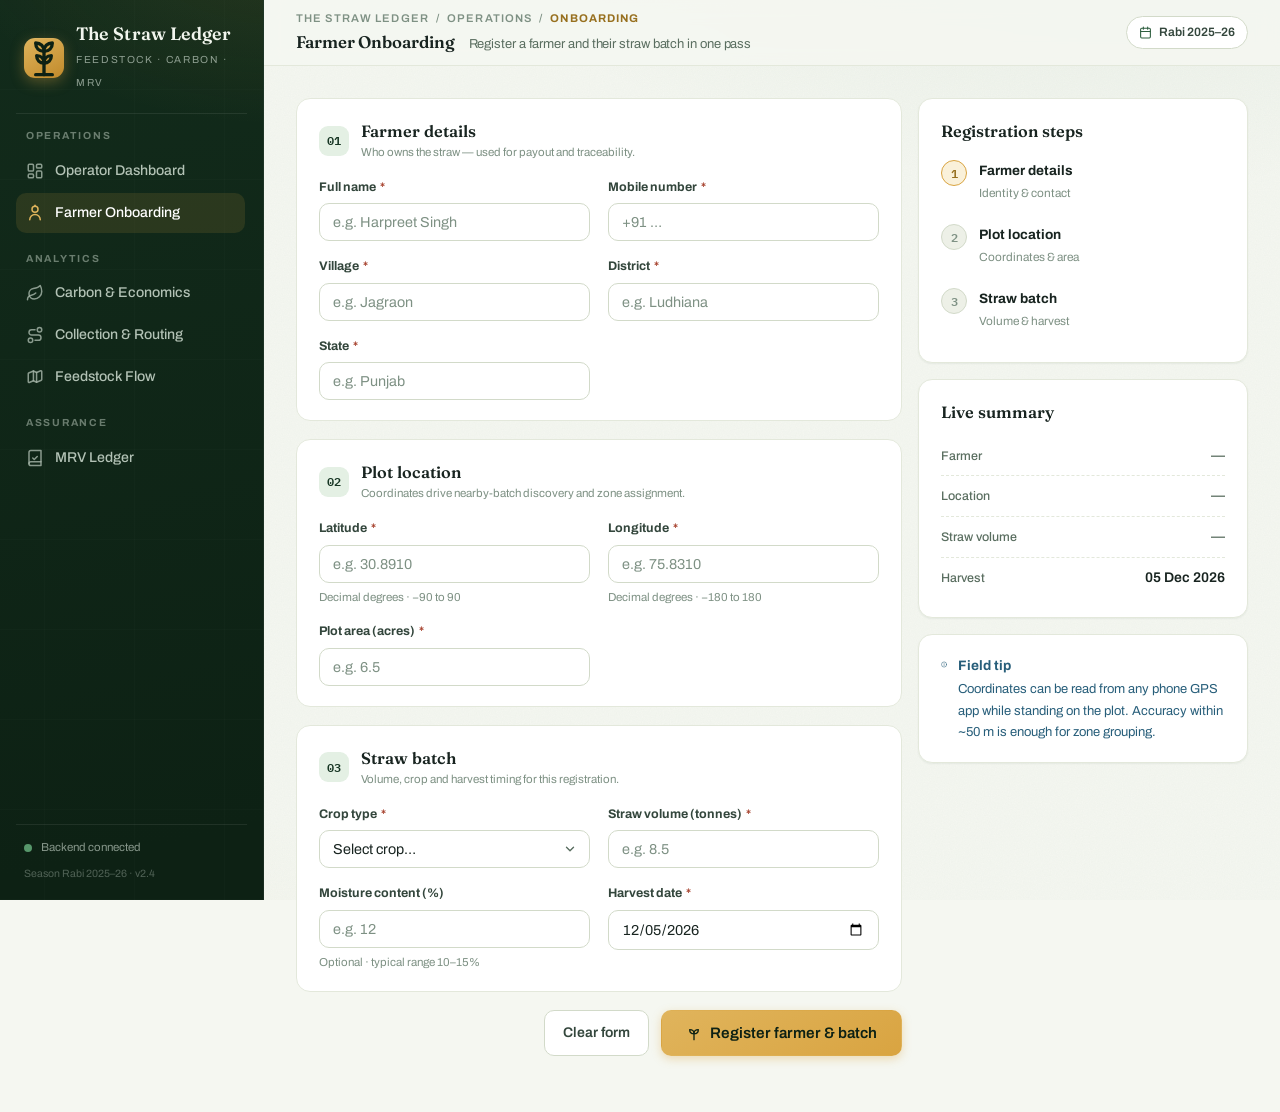
==== frontend/public/pages/farmer-onboarding.html @ a5a52bbc "fix frontend submodule and add deployment files" ====
<!doctype html>
<html lang="en">
<head>
  <meta charset="UTF-8" />
  <meta name="viewport" content="width=device-width, initial-scale=1.0" />
  <title>Farmer Onboarding · The Straw Ledger</title>
  <link rel="icon" href="data:image/svg+xml,%3Csvg xmlns='http://www.w3.org/2000/svg' viewBox='0 0 24 24'%3E%3Crect width='24' height='24' rx='6' fill='%23122b1b'/%3E%3Cpath d='M12 20V8M12 8c0-3 2-5 5-5 0 3-2 5-5 5Zm0 0C12 5 10 3 7 3c0 3 2 5 5 5Z' stroke='%23d9a441' stroke-width='2' fill='none' stroke-linecap='round'/%3E%3C/svg%3E" />
  <link rel="stylesheet" href="../css/variables.css" />
  <link rel="stylesheet" href="../css/global.css" />
  <link rel="stylesheet" href="../css/layout.css" />
  <link rel="stylesheet" href="../css/components.css" />
  <link rel="stylesheet" href="../css/pages.css" />
  <link rel="stylesheet" href="../css/responsive.css" />
</head>
<body data-page="onboarding" data-group="Operations" data-title="Farmer Onboarding" data-short="Onboarding"
      data-subtitle="Register a farmer and their straw batch in one pass">

  <div class="app-shell">
    <aside class="sidebar" id="sidebar"></aside>
    <div class="app-main">
      <header class="topbar" id="topbar"></header>

      <main class="content">
        <div class="grid onboard-grid">
          <!-- Form column -->
          <div id="formColumn">
            <form id="onboardForm" novalidate>
              <!-- 1 · Farmer details -->
              <section class="form-section reveal is-in">
                <div class="form-section__head">
                  <span class="form-section__num">01</span>
                  <div>
                    <div class="form-section__title">Farmer details</div>
                    <div class="form-section__sub">Who owns the straw — used for payout and traceability.</div>
                  </div>
                </div>
                <div class="form-grid">
                  <div class="form-group">
                    <label class="form-label" for="farmer_name">Full name <span class="req">*</span></label>
                    <input class="form-control" id="farmer_name" name="name" type="text" placeholder="e.g. Harpreet Singh" autocomplete="off" />
                    <span class="form-error" data-error="farmer_name"></span>
                  </div>
                  <div class="form-group">
                    <label class="form-label" for="farmer_phone">Mobile number <span class="req">*</span></label>
                    <input class="form-control" id="farmer_phone" name="phone" type="tel" placeholder="+91 …" autocomplete="off" />
                    <span class="form-error" data-error="farmer_phone"></span>
                  </div>
                  <div class="form-group">
                    <label class="form-label" for="village">Village <span class="req">*</span></label>
                    <input class="form-control" id="village" name="village" type="text" placeholder="e.g. Jagraon" autocomplete="off" />
                    <span class="form-error" data-error="village"></span>
                  </div>
                  <div class="form-group">
                    <label class="form-label" for="district">District <span class="req">*</span></label>
                    <input class="form-control" id="district" name="district" type="text" placeholder="e.g. Ludhiana" autocomplete="off" />
                    <span class="form-error" data-error="district"></span>
                  </div>
                  <div class="form-group">
                    <label class="form-label" for="state">State <span class="req">*</span></label>
                    <input class="form-control" id="state" name="state" type="text" placeholder="e.g. Punjab" autocomplete="off" />
                    <span class="form-error" data-error="state"></span>
                  </div>
                </div>
              </section>

              <!-- 2 · Plot location -->
              <section class="form-section reveal is-in">
                <div class="form-section__head">
                  <span class="form-section__num">02</span>
                  <div>
                    <div class="form-section__title">Plot location</div>
                    <div class="form-section__sub">Coordinates drive nearby-batch discovery and zone assignment.</div>
                  </div>
                </div>
                <div class="form-grid">
                  <div class="form-group">
                    <label class="form-label" for="latitude">Latitude <span class="req">*</span></label>
                    <input class="form-control" id="latitude" name="latitude" type="number" step="any" placeholder="e.g. 30.8910" inputmode="decimal" />
                    <span class="form-hint">Decimal degrees · −90 to 90</span>
                    <span class="form-error" data-error="latitude"></span>
                  </div>
                  <div class="form-group">
                    <label class="form-label" for="longitude">Longitude <span class="req">*</span></label>
                    <input class="form-control" id="longitude" name="longitude" type="number" step="any" placeholder="e.g. 75.8310" inputmode="decimal" />
                    <span class="form-hint">Decimal degrees · −180 to 180</span>
                    <span class="form-error" data-error="longitude"></span>
                  </div>
                  <div class="form-group">
                    <label class="form-label" for="plot_area_acres">Plot area (acres) <span class="req">*</span></label>
                    <input class="form-control" id="plot_area_acres" name="plot_area_acres" type="number" step="0.1" min="0.1" placeholder="e.g. 6.5" inputmode="decimal" />
                    <span class="form-error" data-error="plot_area_acres"></span>
                  </div>
                </div>
              </section>

              <!-- 3 · Straw batch -->
              <section class="form-section reveal is-in">
                <div class="form-section__head">
                  <span class="form-section__num">03</span>
                  <div>
                    <div class="form-section__title">Straw batch</div>
                    <div class="form-section__sub">Volume, crop and harvest timing for this registration.</div>
                  </div>
                </div>
                <div class="form-grid">
                  <div class="form-group">
                    <label class="form-label" for="crop_type">Crop type <span class="req">*</span></label>
                    <select class="form-control" id="crop_type" name="crop_type">
                      <option value="">Select crop…</option>
                      <option value="Rice (Paddy)">Rice (Paddy)</option>
                      <option value="Wheat">Wheat</option>
                      <option value="Maize">Maize</option>
                      <option value="Cotton">Cotton</option>
                      <option value="Sugarcane">Sugarcane</option>
                    </select>
                    <span class="form-error" data-error="crop_type"></span>
                  </div>
                  <div class="form-group">
                    <label class="form-label" for="straw_volume_t">Straw volume (tonnes) <span class="req">*</span></label>
                    <input class="form-control" id="straw_volume_t" name="straw_volume_t" type="number" step="0.1" min="0.1" placeholder="e.g. 8.5" inputmode="decimal" />
                    <span class="form-error" data-error="straw_volume_t"></span>
                  </div>
                  <div class="form-group">
                    <label class="form-label" for="moisture_pct">Moisture content (%)</label>
                    <input class="form-control" id="moisture_pct" name="moisture_pct" type="number" step="0.1" min="0" max="60" placeholder="e.g. 12" inputmode="decimal" />
                    <span class="form-hint">Optional · typical range 10–15%</span>
                    <span class="form-error" data-error="moisture_pct"></span>
                  </div>
                  <div class="form-group">
                    <label class="form-label" for="harvest_date">Harvest date <span class="req">*</span></label>
                    <input class="form-control" id="harvest_date" name="harvest_date" type="date" />
                    <span class="form-error" data-error="harvest_date"></span>
                  </div>
                </div>
              </section>

              <div id="formAlert"></div>
              <div style="display:flex;gap:12px;justify-content:flex-end;margin-top:6px">
                <button type="button" class="btn btn--ghost" id="resetBtn">Clear form</button>
                <button type="submit" class="btn btn--gold btn--lg" id="submitBtn">
                  <span id="submitIcon"></span> Register farmer &amp; batch
                </button>
              </div>
            </form>
          </div>

          <!-- Rail -->
          <aside class="onboard-rail">
            <section class="card card--pad">
              <div class="card__title" style="margin-bottom:6px">Registration steps</div>
              <div id="stepRail">
                <div class="step-rail__item is-active" data-step="1"><span class="step-rail__dot">1</span><div><b>Farmer details</b><span>Identity &amp; contact</span></div></div>
                <div class="step-rail__item" data-step="2"><span class="step-rail__dot">2</span><div><b>Plot location</b><span>Coordinates &amp; area</span></div></div>
                <div class="step-rail__item" data-step="3"><span class="step-rail__dot">3</span><div><b>Straw batch</b><span>Volume &amp; harvest</span></div></div>
              </div>
            </section>

            <section class="card card--pad">
              <div class="card__title" style="margin-bottom:10px">Live summary</div>
              <div class="dlist" id="liveSummary">
                <div class="dlist__row"><span class="dlist__k">Farmer</span><span class="dlist__v muted">—</span></div>
                <div class="dlist__row"><span class="dlist__k">Location</span><span class="dlist__v muted">—</span></div>
                <div class="dlist__row"><span class="dlist__k">Straw volume</span><span class="dlist__v muted">—</span></div>
                <div class="dlist__row"><span class="dlist__k">Harvest</span><span class="dlist__v muted">—</span></div>
              </div>
            </section>

            <section class="card card--pad">
              <div class="alert alert--info" style="border:none;padding:0;background:none">
                <span id="helpIcon"></span>
                <div>
                  <b style="display:block;margin-bottom:2px">Field tip</b>
                  <span class="small">Coordinates can be read from any phone GPS app while standing on the plot. Accuracy within ~50 m is enough for zone grouping.</span>
                </div>
              </div>
            </section>
          </aside>
        </div>

        <!-- Success panel (hidden until created) -->
        <div id="successWrap" class="hidden">
          <section class="card">
            <div class="success-panel">
              <div class="success-panel__icon" id="successIcon"></div>
              <h2>Batch registered on the ledger</h2>
              <p class="muted" style="margin-top:8px">The farmer and straw batch were created successfully. Keep this batch ID for collection scheduling.</p>
              <div><span class="batch-id-chip" id="newBatchId">—</span></div>
              <p class="small muted" id="successMeta"></p>
              <div style="display:flex;gap:12px;justify-content:center;margin-top:20px;flex-wrap:wrap">
                <button class="btn btn--primary" id="againBtn">Register another</button>
                <a class="btn btn--ghost" href="collection-routing.html">Find nearby batches</a>
                <a class="btn btn--ghost" href="operator-dashboard.html">Back to dashboard</a>
              </div>
            </div>
          </section>
        </div>
      </main>
    </div>
  </div>

  <button class="nav-toggle" id="navToggle" aria-label="Toggle navigation"><span id="navToggleIcon"></span></button>
  <div class="sidebar-backdrop" id="sidebarBackdrop"></div>
  <div class="toast-root" id="toastRoot"></div>

  <script src="../js/config.js"></script>
  <script src="../js/api.js"></script>
  <script src="../js/ui.js"></script>
  <script src="../js/common.js"></script>
  <script src="../js/farmer-onboarding.js"></script>
</body>
</html>
---- frontend/public/css/variables.css ----
/* ============================================================
   THE STRAW LEDGER — Design Tokens
   ============================================================ */
:root {
  /* ---- Palette : pine / moss / straw / mist ---- */
  --pine-950: #0d2114;
  --pine-900: #122b1b;
  --pine-800: #173624;
  --pine-700: #1f4a2e;

  --moss-600: #2e5e3f;
  --leaf-500: #3f7d53;
  --leaf-400: #57976b;
  --leaf-200: #bfdcc5;
  --leaf-100: #e4f0e4;

  --mist-050: #f5f7f1;
  --mist-100: #edf0e7;
  --mist-200: #e2e7da;
  --paper:    #ffffff;

  --ink-900: #182420;
  --ink-700: #33463c;
  --ink-500: #5a6e60;
  --ink-400: #7e9184;

  --line-200: #e3e8db;
  --line-300: #d2dac9;

  --straw-100: #faf1da;
  --straw-300: #e9c87f;
  --straw-400: #e0b45c;
  --straw-500: #d9a441;
  --straw-600: #c08a2b;
  --straw-700: #97701f;

  --rust-700: #8f3521;
  --rust-600: #a6402c;
  --rust-100: #f6e2db;

  --sky-600: #2f6f8f;
  --sky-100: #e0eef4;

  /* ---- Type ---- */
  --font-display: 'Fraunces', Georgia, 'Times New Roman', serif;
  --font-body: 'Archivo', 'Helvetica Neue', Arial, sans-serif;
  --font-mono: 'IBM Plex Mono', 'SFMono-Regular', Consolas, monospace;

  --fs-hero: clamp(2.4rem, 4.6vw, 3.9rem);
  --fs-h1: clamp(1.7rem, 2.6vw, 2.3rem);
  --fs-h2: 1.32rem;
  --fs-h3: 1.06rem;
  --fs-body: 0.925rem;
  --fs-small: 0.8125rem;
  --fs-tiny: 0.72rem;

  /* ---- Geometry ---- */
  --r-sm: 6px;
  --r-md: 10px;
  --r-lg: 14px;
  --r-xl: 18px;
  --r-pill: 999px;

  --sidebar-w: 264px;
  --topbar-h: 66px;
  --content-max: 1400px;

  /* ---- Depth ---- */
  --sh-sm: 0 1px 2px rgba(18, 43, 27, 0.06);
  --sh-md: 0 4px 14px rgba(18, 43, 27, 0.08);
  --sh-lg: 0 14px 34px rgba(18, 43, 27, 0.13);
  --sh-inset: inset 0 1px 0 rgba(255, 255, 255, 0.06);

  /* ---- Motion ---- */
  --ease-out: cubic-bezier(0.22, 0.8, 0.32, 1);
  --t-fast: 140ms var(--ease-out);
  --t-med: 260ms var(--ease-out);

  /* ---- Semantic status ---- */
  --st-verified-bg: var(--leaf-100);   --st-verified-fg: #29523a; --st-verified-dot: #3f7d53;
  --st-pending-bg:  #fbf0d3;           --st-pending-fg:  #7d5f14; --st-pending-dot:  #c08a2b;
  --st-rejected-bg: var(--rust-100);   --st-rejected-fg: #8f3521; --st-rejected-dot: #a6402c;
  --st-info-bg:     var(--sky-100);    --st-info-fg:     #275e7a; --st-info-dot:     #2f6f8f;
}
---- frontend/public/css/global.css ----
/* ============================================================
   THE STRAW LEDGER — Global base
   ============================================================ */
@import url('https://fonts.googleapis.com/css2?family=Archivo:ital,wght@0,400;0,500;0,600;0,700;0,800;1,400&family=Fraunces:opsz,wght@9..144,400;9..144,500;9..144,600;9..144,700&family=IBM+Plex+Mono:wght@400;500;600&display=swap');

*, *::before, *::after { box-sizing: border-box; }

html { -webkit-text-size-adjust: 100%; scroll-behavior: smooth; }

body {
  margin: 0;
  font-family: var(--font-body);
  font-size: var(--fs-body);
  line-height: 1.55;
  color: var(--ink-900);
  background-color: var(--mist-050);
  background-image:
    radial-gradient(1100px 480px at 88% -12%, rgba(63, 125, 83, 0.07), transparent 62%),
    radial-gradient(820px 420px at -8% 108%, rgba(217, 164, 65, 0.06), transparent 60%),
    url("data:image/svg+xml,%3Csvg xmlns='http://www.w3.org/2000/svg' width='140' height='140'%3E%3Cfilter id='n'%3E%3CfeTurbulence type='fractalNoise' baseFrequency='0.85' numOctaves='2'/%3E%3CfeColorMatrix values='0 0 0 0 0.07 0 0 0 0 0.17 0 0 0 0 0.10 0 0 0 0.035 0'/%3E%3C/filter%3E%3Crect width='140' height='140' filter='url(%23n)'/%3E%3C/svg%3E");
  background-attachment: fixed;
}

h1, h2, h3, h4 {
  font-family: var(--font-display);
  font-weight: 600;
  letter-spacing: -0.01em;
  margin: 0;
  color: var(--ink-900);
}

p { margin: 0; }
a { color: var(--moss-600); text-decoration: none; }
img, svg { display: block; max-width: 100%; }
button { font-family: inherit; }

::selection { background: rgba(217, 164, 65, 0.35); }

:focus-visible {
  outline: 2px solid var(--straw-500);
  outline-offset: 2px;
  border-radius: var(--r-sm);
}

/* ---- Scrollbars ---- */
* { scrollbar-width: thin; scrollbar-color: var(--line-300) transparent; }
*::-webkit-scrollbar { width: 9px; height: 9px; }
*::-webkit-scrollbar-thumb { background: var(--line-300); border-radius: 99px; border: 2px solid transparent; background-clip: content-box; }
*::-webkit-scrollbar-thumb:hover { background-color: var(--ink-400); }

/* ---- Typographic helpers ---- */
.mono { font-family: var(--font-mono); font-size: 0.92em; letter-spacing: -0.01em; }
.muted { color: var(--ink-500); }
.tiny { font-size: var(--fs-tiny); }
.small { font-size: var(--fs-small); }
.kicker {
  display: inline-flex; align-items: center; gap: 8px;
  font-size: 0.72rem; font-weight: 700; letter-spacing: 0.14em;
  text-transform: uppercase; color: var(--straw-700);
}
.kicker::before {
  content: ''; width: 22px; height: 2px; background: var(--straw-500); border-radius: 2px;
}
.page-head h1 { font-size: var(--fs-h1); }

/* ---- Motion utilities ---- */
.reveal { opacity: 0; transform: translateY(16px); transition: opacity 0.6s var(--ease-out), transform 0.6s var(--ease-out); }
.reveal.is-in { opacity: 1; transform: none; }

@keyframes fade-up { from { opacity: 0; transform: translateY(14px); } to { opacity: 1; transform: none; } }
@keyframes spin { to { transform: rotate(360deg); } }
@keyframes pulse-dot {
  0%, 100% { box-shadow: 0 0 0 0 rgba(63, 125, 83, 0.45); }
  60% { box-shadow: 0 0 0 7px rgba(63, 125, 83, 0); }
}
@keyframes shimmer {
  0% { background-position: -420px 0; }
  100% { background-position: 420px 0; }
}
@keyframes dash-flow { to { stroke-dashoffset: -26; } }
@keyframes draw-line { from { transform: scaleX(0); } to { transform: scaleX(1); } }
@keyframes toast-in { from { opacity: 0; transform: translateY(12px) scale(0.97); } to { opacity: 1; transform: none; } }

/* ---- Skeleton loading ---- */
.skeleton {
  position: relative; overflow: hidden; border-radius: var(--r-sm);
  background: var(--mist-100); color: transparent !important;
  min-height: 1em;
}
.skeleton::after {
  content: ''; position: absolute; inset: 0;
  background: linear-gradient(90deg, transparent, rgba(255, 255, 255, 0.75), transparent);
  background-size: 420px 100%; background-repeat: no-repeat;
  animation: shimmer 1.3s infinite linear;
}
.skeleton--block { min-height: 96px; border-radius: var(--r-md); }
.skeleton--kpi { min-height: 118px; border-radius: var(--r-lg); }
.skeleton--map { min-height: 320px; border-radius: var(--r-lg); }

/* ---- Utility ---- */
.sr-only {
  position: absolute; width: 1px; height: 1px; padding: 0; margin: -1px;
  overflow: hidden; clip: rect(0 0 0 0); white-space: nowrap; border: 0;
}
.hidden { display: none !important; }
---- frontend/public/css/layout.css ----
/* ============================================================
   THE STRAW LEDGER — Application shell (sidebar / topbar / main)
   ============================================================ */
.app-shell {
  display: grid;
  grid-template-columns: var(--sidebar-w) 1fr;
  min-height: 100vh;
}

/* ---------------- Sidebar ---------------- */
.sidebar {
  position: sticky; top: 0; height: 100vh;
  display: flex; flex-direction: column;
  background:
    radial-gradient(560px 300px at 110% -6%, rgba(217, 164, 65, 0.10), transparent 60%),
    linear-gradient(168deg, var(--pine-900) 0%, var(--pine-950) 92%);
  color: #d7e4d8;
  padding: 22px 16px 16px;
  z-index: 60;
  border-right: 1px solid rgba(255, 255, 255, 0.05);
}
.sidebar::before {
  content: ''; position: absolute; inset: 0; pointer-events: none; opacity: 0.5;
  background-image: url("data:image/svg+xml,%3Csvg xmlns='http://www.w3.org/2000/svg' width='90' height='90'%3E%3Cpath d='M0 89.5h90M44.5 0v90' stroke='%23ffffff' stroke-opacity='0.028'/%3E%3C/svg%3E");
}
.sidebar > * { position: relative; }

.sidebar__brand {
  display: flex; align-items: center; gap: 12px;
  padding: 2px 8px 20px; margin-bottom: 14px;
  border-bottom: 1px solid rgba(255, 255, 255, 0.08);
  color: #f2f6ee;
}
.sidebar__brand-mark {
  width: 40px; height: 40px; flex: none; border-radius: 11px;
  background: linear-gradient(150deg, var(--straw-400), var(--straw-600));
  display: grid; place-items: center; color: var(--pine-950);
  box-shadow: 0 4px 14px rgba(217, 164, 65, 0.35), var(--sh-inset);
}
.sidebar__brand-name {
  font-family: var(--font-display); font-weight: 600; font-size: 1.12rem;
  line-height: 1.1; letter-spacing: 0.005em;
}
.sidebar__brand-sub {
  font-size: 0.64rem; letter-spacing: 0.16em; text-transform: uppercase;
  color: rgba(215, 228, 216, 0.62); margin-top: 3px;
}

.sidebar__nav { flex: 1; overflow-y: auto; padding-right: 2px; }
.nav-group { margin-bottom: 18px; }
.nav-group__label {
  font-size: 0.64rem; font-weight: 700; letter-spacing: 0.17em; text-transform: uppercase;
  color: rgba(215, 228, 216, 0.45); padding: 0 10px; margin-bottom: 7px;
}
.nav-link {
  display: flex; align-items: center; gap: 11px;
  padding: 9px 10px; margin: 2px 0; border-radius: var(--r-md);
  color: rgba(215, 228, 216, 0.82); font-weight: 500; font-size: 0.885rem;
  position: relative; transition: background var(--t-fast), color var(--t-fast), transform var(--t-fast);
}
.nav-link svg { width: 18px; height: 18px; flex: none; opacity: 0.75; }
.nav-link:hover { background: rgba(255, 255, 255, 0.06); color: #fff; transform: translateX(2px); }
.nav-link.is-active {
  background: rgba(217, 164, 65, 0.13); color: #fff;
}
.nav-link.is-active svg { opacity: 1; color: var(--straw-400); }
.nav-link.is-active::before {
  content: ''; position: absolute; left: -16px; top: 8px; bottom: 8px; width: 3px;
  border-radius: 0 3px 3px 0; background: var(--straw-500);
}
.nav-link .nav-badge {
  margin-left: auto; font-family: var(--font-mono); font-size: 0.66rem;
  background: rgba(217, 164, 65, 0.18); color: var(--straw-300);
  padding: 2px 7px; border-radius: var(--r-pill);
}

.sidebar__footer {
  border-top: 1px solid rgba(255, 255, 255, 0.08);
  padding: 14px 8px 2px; font-size: 0.72rem; color: rgba(215, 228, 216, 0.6);
}
.system-status { display: flex; align-items: center; gap: 9px; }
.status-dot {
  width: 8px; height: 8px; border-radius: 50%; flex: none;
  background: var(--leaf-400); animation: pulse-dot 2.4s infinite;
}
.status-dot--warn { background: var(--straw-500); animation-name: pulse-dot; }
.status-dot--off { background: #6b7f72; animation: none; }

/* Mobile sidebar toggle */
.nav-toggle {
  display: none; position: fixed; bottom: 18px; right: 18px; z-index: 80;
  width: 52px; height: 52px; border-radius: 50%; border: none; cursor: pointer;
  background: var(--pine-800); color: #fff; place-items: center;
  box-shadow: var(--sh-lg);
}
.sidebar-backdrop {
  display: none; position: fixed; inset: 0; z-index: 55;
  background: rgba(13, 33, 20, 0.5); backdrop-filter: blur(2px);
  opacity: 0; transition: opacity var(--t-med);
}
body.nav-open .sidebar-backdrop { opacity: 1; }

/* ---------------- Topbar ---------------- */
.app-main { display: flex; flex-direction: column; min-width: 0; }

.topbar {
  position: sticky; top: 0; z-index: 40; height: var(--topbar-h);
  display: flex; align-items: center; justify-content: space-between; gap: 16px;
  padding: 0 clamp(16px, 2.6vw, 32px);
  background: rgba(245, 247, 241, 0.86);
  backdrop-filter: blur(10px);
  border-bottom: 1px solid var(--line-200);
}
.topbar__crumb {
  font-size: 0.7rem; letter-spacing: 0.1em; text-transform: uppercase;
  color: var(--ink-400); font-weight: 600; display: flex; align-items: center; gap: 7px;
}
.topbar__crumb b { color: var(--straw-700); font-weight: 700; }
.topbar__title { font-size: 1.05rem; font-weight: 600; margin-top: 1px; letter-spacing: -0.005em; }
.topbar__right { display: flex; align-items: center; gap: 10px; }

/* ---------------- Content ---------------- */
.content {
  width: 100%; max-width: var(--content-max);
  margin: 0 auto;
  padding: clamp(18px, 2.6vw, 32px) clamp(16px, 2.6vw, 32px) 56px;
  animation: fade-up 0.45s var(--ease-out) both;
}

.section-head {
  display: flex; align-items: flex-end; justify-content: space-between; gap: 14px;
  margin: 30px 0 14px;
}
.section-head:first-child { margin-top: 4px; }
.section-head h2 { font-size: var(--fs-h2); }
.section-head .section-sub { color: var(--ink-500); font-size: var(--fs-small); margin-top: 3px; }

/* Grid helpers used across pages */
.grid { display: grid; gap: 16px; }
.grid--kpi { grid-template-columns: repeat(auto-fit, minmax(190px, 1fr)); }
.grid--2 { grid-template-columns: 1fr 1fr; }
.grid--3-1 { grid-template-columns: 2fr 1fr; }
.grid--1-3 { grid-template-columns: 1fr 2fr; }
.grid--flow { grid-template-columns: minmax(300px, 380px) 1fr; }
---- frontend/public/css/components.css ----
/* ============================================================
   THE STRAW LEDGER — Component system
   ============================================================ */

/* ---------------- Buttons ---------------- */
.btn {
  display: inline-flex; align-items: center; justify-content: center; gap: 8px;
  font-weight: 600; font-size: 0.875rem; line-height: 1;
  padding: 11px 18px; border-radius: var(--r-md);
  border: 1px solid transparent; cursor: pointer; white-space: nowrap;
  transition: transform var(--t-fast), box-shadow var(--t-fast), background var(--t-fast), border-color var(--t-fast);
}
.btn svg { width: 16px; height: 16px; }
.btn:active { transform: translateY(1px) scale(0.99); }
.btn:disabled { opacity: 0.55; cursor: not-allowed; transform: none !important; }

.btn--primary { background: var(--pine-800); color: #f0f5ee; box-shadow: var(--sh-sm); }
.btn--primary:hover:not(:disabled) { background: var(--pine-700); transform: translateY(-1px); box-shadow: var(--sh-md); }

.btn--gold { background: linear-gradient(150deg, var(--straw-400), var(--straw-500)); color: var(--pine-950); box-shadow: 0 3px 10px rgba(217,164,65,0.35); }
.btn--gold:hover:not(:disabled) { background: linear-gradient(150deg, var(--straw-300), var(--straw-400)); transform: translateY(-1px); }

.btn--ghost { background: var(--paper); color: var(--ink-700); border-color: var(--line-300); }
.btn--ghost:hover:not(:disabled) { border-color: var(--moss-600); color: var(--pine-800); background: var(--leaf-100); }

.btn--soft { background: var(--leaf-100); color: var(--pine-800); }
.btn--soft:hover:not(:disabled) { background: var(--leaf-200); }

.btn--danger { background: var(--rust-100); color: var(--rust-700); border-color: transparent; }
.btn--danger:hover:not(:disabled) { background: #f0d2c8; }

.btn--sm { padding: 7px 12px; font-size: 0.8rem; border-radius: var(--r-sm); }
.btn--lg { padding: 14px 24px; font-size: 0.95rem; border-radius: var(--r-md); }
.btn--block { width: 100%; }

.btn .spinner, .spinner {
  width: 15px; height: 15px; flex: none; border-radius: 50%;
  border: 2px solid currentColor; border-top-color: transparent;
  animation: spin 0.7s linear infinite;
}

/* ---------------- Cards ---------------- */
.card {
  background: var(--paper);
  border: 1px solid var(--line-200);
  border-radius: var(--r-lg);
  box-shadow: var(--sh-sm);
  transition: box-shadow var(--t-med), transform var(--t-med), border-color var(--t-med);
}
.card--pad { padding: 20px 22px; }
.card--hover:hover { transform: translateY(-3px); box-shadow: var(--sh-lg); border-color: var(--line-300); }
.card__head {
  display: flex; align-items: center; justify-content: space-between; gap: 12px;
  padding: 16px 22px; border-bottom: 1px solid var(--line-200);
}
.card__title { font-family: var(--font-display); font-size: 1.02rem; font-weight: 600; }
.card__sub { font-size: var(--fs-small); color: var(--ink-500); margin-top: 2px; }
.card__body { padding: 18px 22px 20px; }
.card__foot { padding: 12px 22px; border-top: 1px solid var(--line-200); background: rgba(237, 240, 231, 0.45); border-radius: 0 0 var(--r-lg) var(--r-lg); }

/* ---------------- KPI cards ---------------- */
.kpi {
  position: relative; overflow: hidden;
  background: var(--paper); border: 1px solid var(--line-200);
  border-radius: var(--r-lg); padding: 16px 18px 15px;
  box-shadow: var(--sh-sm);
  transition: transform var(--t-med), box-shadow var(--t-med);
}
.kpi:hover { transform: translateY(-2px); box-shadow: var(--sh-md); }
.kpi::after {
  content: ''; position: absolute; top: 0; left: 0; right: 0; height: 3px;
  background: var(--kpi-accent, var(--leaf-400)); opacity: 0.9;
}
.kpi__label {
  display: flex; align-items: center; gap: 7px;
  font-size: 0.72rem; font-weight: 700; letter-spacing: 0.09em; text-transform: uppercase;
  color: var(--ink-500);
}
.kpi__label svg { width: 14px; height: 14px; color: var(--kpi-accent, var(--leaf-500)); }
.kpi__value {
  font-family: var(--font-display); font-weight: 600;
  font-size: clamp(1.5rem, 2vw, 1.9rem); line-height: 1.15; margin-top: 7px;
  letter-spacing: -0.015em; font-variant-numeric: tabular-nums;
}
.kpi__value small { font-size: 0.52em; font-weight: 500; color: var(--ink-500); margin-left: 4px; font-family: var(--font-body); }
.kpi__foot { margin-top: 6px; font-size: var(--fs-tiny); color: var(--ink-400); display: flex; align-items: center; gap: 6px; }
.kpi--pine { --kpi-accent: var(--moss-600); }
.kpi--gold { --kpi-accent: var(--straw-500); }
.kpi--sky { --kpi-accent: var(--sky-600); }
.kpi--rust { --kpi-accent: var(--rust-600); }
.kpi--dark {
  background: linear-gradient(160deg, var(--pine-800), var(--pine-950));
  border-color: var(--pine-700); color: #e8f0e6;
}
.kpi--dark .kpi__label { color: rgba(232, 240, 230, 0.72); }
.kpi--dark .kpi__value { color: #fff; }
.kpi--dark .kpi__foot { color: rgba(232, 240, 230, 0.55); }

/* ---------------- Badges & chips ---------------- */
.badge {
  display: inline-flex; align-items: center; gap: 6px;
  font-size: 0.72rem; font-weight: 700; letter-spacing: 0.03em;
  padding: 4px 10px; border-radius: var(--r-pill);
  background: var(--mist-100); color: var(--ink-700);
  text-transform: capitalize;
}
.badge::before { content: ''; width: 6px; height: 6px; border-radius: 50%; background: var(--ink-400); }
.badge--verified { background: var(--st-verified-bg); color: var(--st-verified-fg); }
.badge--verified::before { background: var(--st-verified-dot); }
.badge--pending { background: var(--st-pending-bg); color: var(--st-pending-fg); }
.badge--pending::before { background: var(--st-pending-dot); animation: pulse-dot 2.2s infinite; }
.badge--rejected { background: var(--st-rejected-bg); color: var(--st-rejected-fg); }
.badge--rejected::before { background: var(--st-rejected-dot); }
.badge--info { background: var(--st-info-bg); color: var(--st-info-fg); }
.badge--info::before { background: var(--st-info-dot); }
.badge--gold { background: var(--straw-100); color: var(--straw-700); }
.badge--gold::before { background: var(--straw-600); }
.badge--leaf { background: var(--leaf-100); color: var(--pine-700); }
.badge--leaf::before { background: var(--leaf-500); }

.chip {
  display: inline-flex; align-items: center; gap: 7px;
  font-size: 0.76rem; font-weight: 600; color: var(--ink-700);
  background: var(--paper); border: 1px solid var(--line-300);
  border-radius: var(--r-pill); padding: 6px 12px;
}
.chip svg { width: 13px; height: 13px; color: var(--moss-600); }
.chip--demo { background: var(--straw-100); border-color: var(--straw-300); color: var(--straw-700); }

/* ---------------- Tables ---------------- */
.table-wrap { overflow: auto; border-radius: 0 0 var(--r-lg) var(--r-lg); }
.table { width: 100%; border-collapse: collapse; font-size: 0.855rem; min-width: 760px; }
.table th {
  text-align: left; font-size: 0.68rem; font-weight: 700; letter-spacing: 0.1em;
  text-transform: uppercase; color: var(--ink-400);
  padding: 11px 16px; background: var(--mist-050);
  border-bottom: 1px solid var(--line-200); white-space: nowrap;
}
.table td { padding: 12px 16px; border-bottom: 1px solid var(--line-200); vertical-align: middle; }
.table tbody tr { transition: background var(--t-fast); }
.table tbody tr:hover { background: rgba(228, 240, 228, 0.4); }
.table tbody tr:last-child td { border-bottom: none; }
.table .num { font-family: var(--font-mono); font-size: 0.82rem; font-variant-numeric: tabular-nums; white-space: nowrap; }
.table .cell-main { font-weight: 600; color: var(--ink-900); }
.table .cell-sub { display: block; font-size: 0.74rem; color: var(--ink-400); margin-top: 1px; }
.table--clickable tbody tr { cursor: pointer; }

/* ---------------- Forms ---------------- */
.form-grid { display: grid; grid-template-columns: 1fr 1fr; gap: 16px 18px; }
.form-grid .span-2 { grid-column: span 2; }
.form-group { display: flex; flex-direction: column; gap: 6px; min-width: 0; }
.form-label {
  font-size: 0.78rem; font-weight: 700; color: var(--ink-700);
  display: flex; align-items: center; gap: 4px;
}
.form-label .req { color: var(--rust-600); }
.form-hint { font-size: 0.72rem; color: var(--ink-400); }
.form-error {
  font-size: 0.74rem; color: var(--rust-600); font-weight: 600;
  display: none; align-items: center; gap: 5px;
}
.form-error svg { width: 12px; height: 12px; flex: none; }
.form-control {
  width: 100%; font-family: inherit; font-size: 0.9rem; color: var(--ink-900);
  background: var(--paper); border: 1.5px solid var(--line-300);
  border-radius: var(--r-md); padding: 10px 13px;
  transition: border-color var(--t-fast), box-shadow var(--t-fast), background var(--t-fast);
}
.form-control::placeholder { color: var(--ink-400); }
.form-control:hover { border-color: var(--ink-400); }
.form-control:focus {
  outline: none; border-color: var(--moss-600);
  box-shadow: 0 0 0 3px rgba(63, 125, 83, 0.16);
}
select.form-control {
  appearance: none;
  background-image: url("data:image/svg+xml,%3Csvg xmlns='http://www.w3.org/2000/svg' width='14' height='14' viewBox='0 0 24 24' fill='none' stroke='%235a6e60' stroke-width='2.4' stroke-linecap='round' stroke-linejoin='round'%3E%3Cpath d='m6 9 6 6 6-6'/%3E%3C/svg%3E");
  background-repeat: no-repeat; background-position: right 12px center;
  padding-right: 36px; cursor: pointer;
}
.form-group.is-invalid .form-control { border-color: var(--rust-600); background: #fdf7f5; }
.form-group.is-invalid .form-error { display: flex; }
.form-section {
  border: 1px solid var(--line-200); border-radius: var(--r-lg);
  background: var(--paper); padding: 20px 22px; margin-bottom: 18px;
}
.form-section__head { display: flex; align-items: center; gap: 12px; margin-bottom: 16px; }
.form-section__num {
  width: 30px; height: 30px; flex: none; border-radius: 9px;
  background: var(--leaf-100); color: var(--pine-800);
  display: grid; place-items: center;
  font-family: var(--font-mono); font-size: 0.78rem; font-weight: 600;
}
.form-section__title { font-family: var(--font-display); font-weight: 600; font-size: 1.02rem; }
.form-section__sub { font-size: var(--fs-tiny); color: var(--ink-400); }

/* Search field */
.search-field { position: relative; min-width: 220px; }
.search-field svg {
  position: absolute; left: 12px; top: 50%; transform: translateY(-50%);
  width: 15px; height: 15px; color: var(--ink-400); pointer-events: none;
}
.search-field .form-control { padding-left: 36px; }

.toolbar {
  display: flex; flex-wrap: wrap; align-items: center; gap: 10px;
  padding: 14px 16px; border-bottom: 1px solid var(--line-200);
  background: rgba(245, 247, 241, 0.6);
}
.toolbar .spacer { flex: 1; }

/* ---------------- Alerts ---------------- */
.alert {
  display: flex; gap: 11px; align-items: flex-start;
  border-radius: var(--r-md); padding: 12px 15px;
  font-size: 0.855rem; border: 1px solid;
}
.alert svg { width: 17px; height: 17px; flex: none; margin-top: 1px; }
.alert--info { background: var(--st-info-bg); border-color: #bcd8e4; color: var(--st-info-fg); }
.alert--success { background: var(--st-verified-bg); border-color: var(--leaf-200); color: var(--st-verified-fg); }
.alert--warn { background: var(--st-pending-bg); border-color: #ecd9a4; color: var(--st-pending-fg); }
.alert--error { background: var(--st-rejected-bg); border-color: #e7c3b6; color: var(--st-rejected-fg); }

/* ---------------- Empty / error states ---------------- */
.state-block {
  display: flex; flex-direction: column; align-items: center; justify-content: center;
  text-align: center; padding: 44px 24px; gap: 8px; color: var(--ink-500);
}
.state-block__icon {
  width: 52px; height: 52px; border-radius: 16px; display: grid; place-items: center;
  background: var(--mist-100); color: var(--ink-400); margin-bottom: 6px;
}
.state-block__icon svg { width: 24px; height: 24px; }
.state-block--error .state-block__icon { background: var(--rust-100); color: var(--rust-600); }
.state-block h3 { font-size: 1.05rem; color: var(--ink-700); }
.state-block p { font-size: var(--fs-small); max-width: 380px; }

/* ---------------- Tabs ---------------- */
.tabs { display: inline-flex; background: var(--mist-100); border: 1px solid var(--line-200); border-radius: var(--r-md); padding: 3px; gap: 2px; }
.tab {
  border: none; background: transparent; cursor: pointer;
  font-size: 0.8rem; font-weight: 600; color: var(--ink-500);
  padding: 7px 14px; border-radius: 7px; transition: all var(--t-fast);
}
.tab:hover { color: var(--ink-900); }
.tab.is-active { background: var(--paper); color: var(--pine-800); box-shadow: var(--sh-sm); }

/* ---------------- Modal & slide-over ---------------- */
.modal-backdrop {
  position: fixed; inset: 0; z-index: 90; background: rgba(13, 33, 20, 0.55);
  display: none; align-items: center; justify-content: center; padding: 20px;
  opacity: 0; transition: opacity var(--t-med);
}
.modal-backdrop.is-open { display: flex; opacity: 1; }
.modal {
  width: min(560px, 100%); max-height: 88vh; overflow: auto;
  background: var(--paper); border-radius: var(--r-xl); box-shadow: var(--sh-lg);
  transform: translateY(10px) scale(0.98); transition: transform var(--t-med);
}
.modal-backdrop.is-open .modal { transform: none; }
.modal__head { display: flex; justify-content: space-between; align-items: center; padding: 18px 22px; border-bottom: 1px solid var(--line-200); }
.modal__body { padding: 20px 22px; }
.modal__foot { display: flex; justify-content: flex-end; gap: 10px; padding: 14px 22px; border-top: 1px solid var(--line-200); background: var(--mist-050); border-radius: 0 0 var(--r-xl) var(--r-xl); }

.panel-drawer {
  position: fixed; top: 0; right: 0; bottom: 0; z-index: 95;
  width: min(480px, 100vw); background: var(--paper);
  box-shadow: -16px 0 44px rgba(13, 33, 20, 0.24);
  transform: translateX(105%); transition: transform 0.34s var(--ease-out);
  display: flex; flex-direction: column;
}
.panel-drawer.is-open { transform: none; }
.panel-drawer__head { padding: 18px 22px; border-bottom: 1px solid var(--line-200); display: flex; justify-content: space-between; align-items: center; gap: 10px; }
.panel-drawer__body { flex: 1; overflow-y: auto; padding: 20px 22px; }
.panel-drawer__foot { padding: 14px 22px; border-top: 1px solid var(--line-200); background: var(--mist-050); }

.icon-btn {
  width: 34px; height: 34px; border-radius: var(--r-md); border: 1px solid var(--line-300);
  background: var(--paper); color: var(--ink-500); display: grid; place-items: center; cursor: pointer;
  transition: all var(--t-fast);
}
.icon-btn:hover { color: var(--pine-800); border-color: var(--moss-600); background: var(--leaf-100); }
.icon-btn svg { width: 16px; height: 16px; }

/* ---------------- Toasts ---------------- */
.toast-root { position: fixed; bottom: 22px; left: 50%; transform: translateX(-50%); z-index: 120; display: flex; flex-direction: column; gap: 10px; align-items: center; pointer-events: none; }
.toast {
  pointer-events: auto; display: flex; align-items: center; gap: 10px;
  background: var(--pine-900); color: #eaf2e8; font-size: 0.855rem; font-weight: 500;
  border-radius: var(--r-md); padding: 12px 18px; box-shadow: var(--sh-lg);
  border-left: 3px solid var(--leaf-400); animation: toast-in 0.3s var(--ease-out) both;
  max-width: min(440px, 92vw);
}
.toast--error { border-left-color: var(--rust-600); }
.toast--warn { border-left-color: var(--straw-500); }
.toast svg { width: 16px; height: 16px; flex: none; }

/* ---------------- Flow chain (vertical calculation flow) ---------------- */
.flow-chain { display: flex; flex-direction: column; }
.flow-step {
  position: relative; display: flex; align-items: center; gap: 14px;
  padding: 13px 16px; background: var(--paper);
  border: 1px solid var(--line-200); border-radius: var(--r-md);
  transition: border-color var(--t-fast), transform var(--t-fast), box-shadow var(--t-fast);
}
.flow-step:hover { border-color: var(--leaf-400); transform: translateX(3px); box-shadow: var(--sh-sm); }
.flow-step__icon {
  width: 36px; height: 36px; flex: none; border-radius: 10px; display: grid; place-items: center;
  background: var(--leaf-100); color: var(--pine-800);
}
.flow-step__icon svg { width: 17px; height: 17px; }
.flow-step--gold .flow-step__icon { background: var(--straw-100); color: var(--straw-700); }
.flow-step--dark .flow-step__icon { background: var(--pine-800); color: var(--straw-400); }
.flow-step__label { font-size: 0.78rem; font-weight: 600; color: var(--ink-500); }
.flow-step__value { font-family: var(--font-mono); font-weight: 600; font-size: 1rem; margin-left: auto; text-align: right; font-variant-numeric: tabular-nums; }
.flow-step__value small { display: block; font-family: var(--font-body); font-weight: 500; font-size: 0.68rem; color: var(--ink-400); }
.flow-connector {
  width: 2px; height: 20px; margin-left: 32px; position: relative;
  background: repeating-linear-gradient(to bottom, var(--line-300) 0 4px, transparent 4px 8px);
}
.flow-connector::after {
  content: ''; position: absolute; bottom: -4px; left: 50%; transform: translateX(-50%);
  border: 4px solid transparent; border-top-color: var(--line-300);
}

/* ---------------- Data list (definition rows) ---------------- */
.dlist { display: grid; gap: 0; }
.dlist__row {
  display: flex; justify-content: space-between; align-items: baseline; gap: 14px;
  padding: 9px 0; border-bottom: 1px dashed var(--line-200);
}
.dlist__row:last-child { border-bottom: none; }
.dlist__k { font-size: 0.78rem; color: var(--ink-500); font-weight: 500; }
.dlist__v { font-weight: 600; font-size: 0.875rem; text-align: right; }
.dlist__v.mono { font-weight: 500; }

/* ---------------- Map & chart containers ---------------- */
.map-wrap { position: relative; border-radius: var(--r-lg); overflow: hidden; border: 1px solid var(--line-200); background: var(--mist-100); }
.map-wrap .maplibregl-canvas { outline: none; }
.map-canvas { width: 100%; height: 100%; min-height: 420px; }
.chart-wrap { position: relative; width: 100%; }
.chart-wrap canvas { width: 100% !important; }

/* Map markers */
.mk {
  width: 26px; height: 26px; border-radius: 50% 50% 50% 4px; transform: rotate(-45deg);
  display: grid; place-items: center; cursor: pointer;
  box-shadow: 0 3px 8px rgba(13, 33, 20, 0.35); border: 2px solid #fff;
  transition: transform var(--t-fast);
}
.mk:hover { transform: rotate(-45deg) scale(1.15); }
.mk svg { width: 12px; height: 12px; transform: rotate(45deg); }
.mk--batch { background: var(--leaf-500); color: #fff; }
.mk--zone { background: var(--straw-500); color: var(--pine-950); width: 32px; height: 32px; border-radius: 9px; transform: none; }
.mk--zone svg { transform: none; }
.mk--facility { background: var(--pine-900); color: var(--straw-400); width: 32px; height: 32px; border-radius: 8px; transform: none; }
.mk--facility svg { transform: none; }
.mk--focus { outline: 3px solid rgba(217, 164, 65, 0.55); outline-offset: 2px; }

.map-legend {
  position: absolute; z-index: 5; bottom: 14px; left: 14px;
  background: rgba(255, 255, 255, 0.94); border: 1px solid var(--line-200);
  border-radius: var(--r-md); padding: 12px 14px; font-size: 0.76rem;
  box-shadow: var(--sh-md); display: grid; gap: 7px; min-width: 172px;
}
.map-legend__title { font-size: 0.66rem; font-weight: 700; letter-spacing: 0.12em; text-transform: uppercase; color: var(--ink-400); margin-bottom: 2px; }
.map-legend__item { display: flex; align-items: center; gap: 9px; color: var(--ink-700); font-weight: 500; }
.map-legend__swatch { width: 14px; height: 14px; flex: none; border-radius: 50% 50% 50% 3px; border: 1.5px solid #fff; box-shadow: 0 1px 3px rgba(0,0,0,0.25); }
.map-legend__line { width: 20px; height: 0; border-top: 3px solid var(--leaf-500); border-radius: 2px; }
.map-legend__line--dashed { border-top-style: dashed; border-top-color: var(--straw-600); }

.map-popup { font-family: var(--font-body); font-size: 0.8rem; line-height: 1.45; min-width: 190px; }
.map-popup b { font-family: var(--font-display); font-size: 0.95rem; }
.map-popup .pp-row { display: flex; justify-content: space-between; gap: 10px; margin-top: 3px; }
.map-popup .pp-row span { color: var(--ink-500); }
.maplibregl-popup-content { border-radius: 12px !important; box-shadow: var(--sh-lg) !important; padding: 13px 15px !important; }

/* Layer toggles */
.layer-toggle { display: flex; align-items: center; gap: 8px; font-size: 0.8rem; font-weight: 600; color: var(--ink-700); cursor: pointer; user-select: none; }
.layer-toggle input { accent-color: var(--moss-600); width: 15px; height: 15px; cursor: pointer; }

/* ---------------- Trace chain (horizontal mini flow) ---------------- */
.trace {
  display: flex; align-items: stretch; gap: 0; overflow-x: auto; padding: 4px 2px 10px;
}
.trace__node {
  flex: 1; min-width: 108px; text-align: center; padding: 12px 8px;
  background: var(--mist-050); border: 1px solid var(--line-200); border-radius: var(--r-md);
  transition: all var(--t-fast);
}
.trace__node:hover { border-color: var(--leaf-400); background: var(--leaf-100); }
.trace__node svg { width: 17px; height: 17px; margin: 0 auto 6px; color: var(--moss-600); }
.trace__node b { display: block; font-size: 0.72rem; letter-spacing: 0.05em; text-transform: uppercase; color: var(--ink-400); }
.trace__node span { display: block; font-size: 0.8rem; font-weight: 600; margin-top: 2px; overflow-wrap: anywhere; }
.trace__arrow { display: grid; place-items: center; padding: 0 6px; color: var(--straw-600); flex: none; }
.trace__arrow svg { width: 16px; height: 16px; }

/* ---------------- Banner ---------------- */
.demo-banner {
  display: flex; align-items: center; gap: 10px; flex-wrap: wrap;
  background: linear-gradient(90deg, var(--straw-100), #fdf7e6);
  border: 1px solid var(--straw-300); border-radius: var(--r-md);
  padding: 10px 16px; font-size: 0.82rem; color: var(--straw-700); font-weight: 600;
  margin-bottom: 18px;
}
.demo-banner svg { width: 16px; height: 16px; flex: none; }
---- frontend/public/css/pages.css ----
/* ============================================================
   THE STRAW LEDGER — Page-specific styles
   ============================================================ */

/* ================= Landing (index) ================= */
.landing-top {
  position: sticky; top: 0; z-index: 50;
  display: flex; align-items: center; justify-content: space-between; gap: 14px;
  padding: 14px clamp(18px, 4vw, 44px);
  background: rgba(13, 33, 20, 0.82); backdrop-filter: blur(10px);
  border-bottom: 1px solid rgba(255, 255, 255, 0.07);
}
.landing-brand { display: flex; align-items: center; gap: 11px; color: #f2f6ee; }
.landing-brand__mark {
  width: 36px; height: 36px; border-radius: 10px; display: grid; place-items: center;
  background: linear-gradient(150deg, var(--straw-400), var(--straw-600)); color: var(--pine-950);
}
.landing-brand__name { font-family: var(--font-display); font-weight: 600; font-size: 1.06rem; line-height: 1.05; }
.landing-brand__sub { font-size: 0.6rem; letter-spacing: 0.16em; text-transform: uppercase; color: rgba(215,228,216,0.6); }
.landing-nav { display: flex; align-items: center; gap: 22px; }
.landing-nav a { color: rgba(226, 236, 224, 0.8); font-size: 0.86rem; font-weight: 500; position: relative; }
.landing-nav a::after {
  content: ''; position: absolute; left: 0; bottom: -5px; height: 2px; width: 100%;
  background: var(--straw-500); transform: scaleX(0); transform-origin: left; transition: transform var(--t-med);
}
.landing-nav a:hover { color: #fff; }
.landing-nav a:hover::after { transform: scaleX(1); }

.hero {
  position: relative; overflow: hidden; color: #e9f1e7;
  background:
    radial-gradient(900px 480px at 85% -10%, rgba(217, 164, 65, 0.14), transparent 58%),
    radial-gradient(700px 420px at -10% 110%, rgba(63, 125, 83, 0.22), transparent 60%),
    linear-gradient(160deg, var(--pine-900) 8%, var(--pine-950) 90%);
  border-bottom: 1px solid rgba(255, 255, 255, 0.06);
}
.hero::before {
  content: ''; position: absolute; inset: 0; pointer-events: none;
  background-image: url("data:image/svg+xml,%3Csvg xmlns='http://www.w3.org/2000/svg' width='120' height='120'%3E%3Cpath d='M0 119.5h120' stroke='%23ffffff' stroke-opacity='0.035'/%3E%3C/svg%3E");
}
.hero__inner {
  position: relative; max-width: 1240px; margin: 0 auto;
  padding: clamp(48px, 7vw, 84px) clamp(18px, 4vw, 44px) clamp(44px, 6vw, 72px);
  display: grid; grid-template-columns: minmax(0, 1.05fr) minmax(0, 0.95fr);
  gap: clamp(28px, 5vw, 64px); align-items: center;
}
.hero .kicker { color: var(--straw-400); }
.hero h1 {
  color: #fff; font-size: var(--fs-hero); line-height: 1.06; margin: 16px 0 18px;
  font-weight: 600; letter-spacing: -0.018em;
}
.hero h1 em { font-style: italic; color: var(--straw-400); font-weight: 500; }
.hero__lede { color: rgba(226, 236, 224, 0.78); font-size: 1.02rem; max-width: 46ch; }
.hero__ctas { display: flex; gap: 12px; margin-top: 26px; flex-wrap: wrap; }
.btn--light { background: rgba(255,255,255,0.06); color: #eaf2e8; border-color: rgba(255,255,255,0.22); }
.btn--light:hover { background: rgba(255,255,255,0.13); border-color: rgba(255,255,255,0.4); transform: translateY(-1px); }

/* Hero flow diagram */
.flowboard {
  background: rgba(255, 255, 255, 0.045);
  border: 1px solid rgba(255, 255, 255, 0.1);
  border-radius: var(--r-xl); padding: 22px;
  box-shadow: 0 24px 60px rgba(0, 0, 0, 0.35);
}
.flowboard__head { display: flex; justify-content: space-between; align-items: center; margin-bottom: 16px; }
.flowboard__title { font-family: var(--font-mono); font-size: 0.7rem; letter-spacing: 0.14em; text-transform: uppercase; color: rgba(226, 236, 224, 0.6); }
.live-pill { display: inline-flex; align-items: center; gap: 7px; font-size: 0.68rem; font-weight: 700; letter-spacing: 0.1em; color: var(--leaf-200); }
.live-pill i { width: 7px; height: 7px; border-radius: 50%; background: var(--leaf-400); animation: pulse-dot 2s infinite; }
.flow-node {
  display: flex; align-items: center; gap: 13px;
  background: rgba(255, 255, 255, 0.055); border: 1px solid rgba(255, 255, 255, 0.11);
  border-radius: var(--r-md); padding: 11px 14px;
  transition: background var(--t-fast), transform var(--t-fast), border-color var(--t-fast);
  opacity: 0; animation: fade-up 0.5s var(--ease-out) forwards;
}
.flow-node:hover { background: rgba(217, 164, 65, 0.12); border-color: rgba(217, 164, 65, 0.4); transform: translateX(4px); }
.flow-node__icon {
  width: 34px; height: 34px; flex: none; border-radius: 9px; display: grid; place-items: center;
  background: rgba(217, 164, 65, 0.16); color: var(--straw-400);
}
.flow-node__icon svg { width: 16px; height: 16px; }
.flow-node__name { font-weight: 600; font-size: 0.88rem; color: #f0f5ee; }
.flow-node__meta { font-family: var(--font-mono); font-size: 0.68rem; color: rgba(226, 236, 224, 0.55); margin-top: 1px; }
.flow-node__val { margin-left: auto; font-family: var(--font-mono); font-size: 0.82rem; color: var(--straw-300); font-variant-numeric: tabular-nums; }
.flow-link {
  height: 22px; margin-left: 29px; border-left: 2px dashed rgba(217, 164, 65, 0.4);
  position: relative;
}
.flow-link::after { content: ''; position: absolute; bottom: -1px; left: -5px; border: 4px solid transparent; border-top-color: rgba(217,164,65,0.55); }

/* Landing stats strip */
.stat-strip {
  position: relative; z-index: 2; max-width: 1240px; margin: -34px auto 0;
  padding: 0 clamp(18px, 4vw, 44px);
}
.stat-strip__card {
  display: grid; grid-template-columns: repeat(6, 1fr);
  background: var(--paper); border: 1px solid var(--line-200); border-radius: var(--r-lg);
  box-shadow: var(--sh-lg); overflow: hidden;
}
.stat-cell { padding: 20px 22px; border-right: 1px solid var(--line-200); transition: background var(--t-fast); }
.stat-cell:last-child { border-right: none; }
.stat-cell:hover { background: var(--mist-050); }
.stat-cell__v { font-family: var(--font-display); font-weight: 600; font-size: 1.55rem; letter-spacing: -0.01em; font-variant-numeric: tabular-nums; }
.stat-cell__k { font-size: 0.68rem; font-weight: 700; letter-spacing: 0.1em; text-transform: uppercase; color: var(--ink-400); margin-top: 3px; }

/* Landing sections */
.landing-section { max-width: 1240px; margin: 0 auto; padding: clamp(44px, 6vw, 76px) clamp(18px, 4vw, 44px) 0; }
.landing-section__head { max-width: 640px; margin-bottom: 30px; }
.landing-section__head h2 { font-size: clamp(1.6rem, 2.6vw, 2.1rem); margin: 12px 0 10px; }
.landing-section__head p { color: var(--ink-500); font-size: 0.98rem; }

/* Capability ledger rows */
.ledger-rows { border-top: 1px solid var(--line-300); }
.ledger-row {
  display: grid; grid-template-columns: 76px 52px 1fr auto; gap: 18px; align-items: center;
  padding: 22px 10px; border-bottom: 1px solid var(--line-300);
  transition: background var(--t-fast), padding-left var(--t-med);
}
.ledger-row:hover { background: rgba(228, 240, 228, 0.45); padding-left: 20px; }
.ledger-row__num { font-family: var(--font-mono); font-size: 0.82rem; color: var(--straw-600); font-weight: 600; }
.ledger-row__icon {
  width: 44px; height: 44px; border-radius: 12px; display: grid; place-items: center;
  background: var(--leaf-100); color: var(--pine-800);
}
.ledger-row__icon svg { width: 20px; height: 20px; }
.ledger-row h3 { font-size: 1.12rem; margin-bottom: 3px; }
.ledger-row p { color: var(--ink-500); font-size: 0.88rem; max-width: 62ch; }
.ledger-row__link { font-size: 0.8rem; font-weight: 700; color: var(--moss-600); display: inline-flex; align-items: center; gap: 6px; white-space: nowrap; }
.ledger-row__link svg { width: 14px; height: 14px; transition: transform var(--t-fast); }
.ledger-row:hover .ledger-row__link svg { transform: translateX(4px); }

/* Module grid */
.module-grid { display: grid; grid-template-columns: repeat(3, 1fr); gap: 16px; }
.module-card {
  position: relative; display: flex; flex-direction: column; gap: 10px;
  background: var(--paper); border: 1px solid var(--line-200); border-radius: var(--r-lg);
  padding: 22px; box-shadow: var(--sh-sm); overflow: hidden;
  transition: transform var(--t-med), box-shadow var(--t-med), border-color var(--t-med);
}
.module-card::before {
  content: ''; position: absolute; top: 0; left: 0; width: 100%; height: 3px;
  background: var(--straw-500); transform: scaleX(0); transform-origin: left;
  transition: transform 0.4s var(--ease-out);
}
.module-card:hover { transform: translateY(-4px); box-shadow: var(--sh-lg); border-color: var(--line-300); }
.module-card:hover::before { transform: scaleX(1); }
.module-card--wide { grid-column: span 2; flex-direction: row; align-items: stretch; gap: 22px; }
.module-card__icon {
  width: 42px; height: 42px; flex: none; border-radius: 12px; display: grid; place-items: center;
  background: var(--pine-800); color: var(--straw-400);
}
.module-card__icon svg { width: 19px; height: 19px; }
.module-card h3 { font-size: 1.08rem; }
.module-card p { color: var(--ink-500); font-size: 0.855rem; }
.module-card__meta { display: flex; gap: 7px; flex-wrap: wrap; margin-top: auto; padding-top: 8px; }
.module-card__arrow {
  position: absolute; top: 18px; right: 18px; color: var(--ink-400);
  transition: transform var(--t-fast), color var(--t-fast);
}
.module-card__arrow svg { width: 16px; height: 16px; }
.module-card:hover .module-card__arrow { transform: translate(3px, -3px); color: var(--straw-600); }
.module-card__bars { display: flex; align-items: flex-end; gap: 7px; height: 92px; flex: none; padding-top: 12px; }
.module-card__bars i {
  width: 16px; border-radius: 4px 4px 0 0; background: var(--leaf-200);
  animation: grow-bar 0.9s var(--ease-out) both; transform-origin: bottom;
}
.module-card__bars i:nth-child(3n) { background: var(--straw-400); }
@keyframes grow-bar { from { transform: scaleY(0); } }

.landing-footer {
  margin-top: clamp(52px, 7vw, 84px); border-top: 1px solid rgba(255,255,255,0.08);
  background: var(--pine-950); color: rgba(226, 236, 224, 0.66);
}
.landing-footer__inner {
  max-width: 1240px; margin: 0 auto; padding: 30px clamp(18px, 4vw, 44px);
  display: flex; align-items: center; justify-content: space-between; gap: 14px; flex-wrap: wrap;
  font-size: 0.8rem;
}
.landing-footer a { color: rgba(226, 236, 224, 0.85); margin-left: 18px; }
.landing-footer a:hover { color: var(--straw-400); }

/* ================= Dashboard ================= */
.dash-kpis { grid-template-columns: repeat(6, minmax(0, 1fr)); }
.dash-row2 { grid-template-columns: 1.55fr 1fr; align-items: stretch; }
.dash-row3 { grid-template-columns: 1.35fr 1fr; }
.zone-bar { display: grid; grid-template-columns: 118px 1fr 66px; align-items: center; gap: 12px; padding: 9px 0; }
.zone-bar__name { font-size: 0.82rem; font-weight: 600; color: var(--ink-700); white-space: nowrap; overflow: hidden; text-overflow: ellipsis; }
.zone-bar__track { height: 10px; border-radius: var(--r-pill); background: var(--mist-100); overflow: hidden; }
.zone-bar__fill { height: 100%; border-radius: var(--r-pill); background: linear-gradient(90deg, var(--leaf-400), var(--moss-600)); animation: grow-x 0.9s var(--ease-out) both; transform-origin: left; }
@keyframes grow-x { from { transform: scaleX(0); } }
.zone-bar__val { font-family: var(--font-mono); font-size: 0.78rem; text-align: right; font-variant-numeric: tabular-nums; }

/* ================= Onboarding ================= */
.onboard-grid { grid-template-columns: minmax(0, 1fr) 330px; align-items: start; }
.onboard-rail { position: sticky; top: calc(var(--topbar-h) + 20px); display: grid; gap: 16px; }
.step-rail__item { display: flex; gap: 12px; padding: 10px 0; }
.step-rail__dot {
  width: 26px; height: 26px; flex: none; border-radius: 50%;
  display: grid; place-items: center; font-family: var(--font-mono); font-size: 0.7rem; font-weight: 600;
  background: var(--mist-100); color: var(--ink-400); border: 1.5px solid var(--line-300);
  transition: all var(--t-med);
}
.step-rail__item.is-done .step-rail__dot { background: var(--leaf-500); border-color: var(--leaf-500); color: #fff; }
.step-rail__item.is-active .step-rail__dot { background: var(--straw-100); border-color: var(--straw-500); color: var(--straw-700); }
.step-rail__item b { font-size: 0.85rem; display: block; }
.step-rail__item span { font-size: 0.74rem; color: var(--ink-400); }
.success-panel { text-align: center; padding: 36px 28px; }
.success-panel__icon {
  width: 62px; height: 62px; margin: 0 auto 14px; border-radius: 50%;
  background: var(--leaf-100); color: var(--leaf-500); display: grid; place-items: center;
  animation: fade-up 0.5s var(--ease-out) both;
}
.success-panel__icon svg { width: 28px; height: 28px; }
.batch-id-chip {
  display: inline-flex; align-items: center; gap: 10px; margin: 16px 0 6px;
  font-family: var(--font-mono); font-size: 1.15rem; font-weight: 600; color: var(--pine-800);
  background: var(--straw-100); border: 1.5px dashed var(--straw-400);
  border-radius: var(--r-md); padding: 12px 20px;
}

/* ================= Carbon & Economics ================= */
.calc-grid { grid-template-columns: 400px minmax(0, 1fr); align-items: start; }
.calc-summary { display: grid; grid-template-columns: 1fr 1fr; gap: 14px; }
.summary-tile {
  border: 1px solid var(--line-200); border-radius: var(--r-md); padding: 14px 16px;
  background: linear-gradient(180deg, var(--paper), var(--mist-050));
  transition: border-color var(--t-fast), transform var(--t-fast);
}
.summary-tile:hover { border-color: var(--leaf-400); transform: translateY(-2px); }
.summary-tile__k { font-size: 0.7rem; font-weight: 700; letter-spacing: 0.08em; text-transform: uppercase; color: var(--ink-400); }
.summary-tile__v { font-family: var(--font-display); font-weight: 600; font-size: 1.35rem; margin-top: 4px; font-variant-numeric: tabular-nums; }
.summary-tile__v small { font-family: var(--font-body); font-size: 0.66rem; color: var(--ink-400); font-weight: 500; }

/* ================= Collection & Routing ================= */
.routing-grid { grid-template-columns: 360px minmax(0, 1fr); align-items: start; }
.nearby-item {
  display: flex; align-items: center; gap: 12px; padding: 12px 4px;
  border-bottom: 1px dashed var(--line-200); transition: background var(--t-fast);
}
.nearby-item:hover { background: rgba(228, 240, 228, 0.4); }
.nearby-item:last-child { border-bottom: none; }
.nearby-item__dist {
  font-family: var(--font-mono); font-size: 0.74rem; font-weight: 600; color: var(--straw-700);
  background: var(--straw-100); border-radius: var(--r-pill); padding: 4px 9px; white-space: nowrap;
}
.route-legs { display: grid; gap: 10px; }
.route-leg {
  display: grid; grid-template-columns: 34px 1fr auto; gap: 12px; align-items: center;
  padding: 12px 14px; border: 1px solid var(--line-200); border-radius: var(--r-md); background: var(--paper);
}
.route-leg__node {
  width: 32px; height: 32px; border-radius: 9px; display: grid; place-items: center;
  background: var(--leaf-100); color: var(--pine-800);
}
.route-leg__node--gold { background: var(--straw-100); color: var(--straw-700); }
.route-leg__node--dark { background: var(--pine-800); color: var(--straw-400); }
.route-leg__node svg { width: 15px; height: 15px; }
.route-leg b { font-size: 0.87rem; }
.route-leg span { display: block; font-size: 0.74rem; color: var(--ink-400); }
.route-leg__dist { font-family: var(--font-mono); font-size: 0.8rem; color: var(--ink-700); }

/* ================= Feedstock flow (map page) ================= */
.flowmap-layout { display: grid; grid-template-columns: 300px minmax(0, 1fr); gap: 16px; align-items: start; }
.flowmap-side { display: grid; gap: 14px; }
.flowmap-map { height: calc(100vh - var(--topbar-h) - 96px); min-height: 520px; }
.flowmap-map .map-canvas { height: 100%; min-height: 0; }
.entity-card { border-left: 3px solid var(--leaf-500); }
.entity-card--zone { border-left-color: var(--straw-500); }
.entity-card--facility { border-left-color: var(--pine-800); }

/* ================= MRV Ledger ================= */
.mrv-stats { grid-template-columns: repeat(4, 1fr); }
.mrv-row-id { font-family: var(--font-mono); font-size: 0.78rem; color: var(--moss-600); font-weight: 600; }
---- frontend/public/css/responsive.css ----
/* ============================================================
   THE STRAW LEDGER — Responsive behaviour
   ============================================================ */

@media (max-width: 1240px) {
  .dash-kpis { grid-template-columns: repeat(3, 1fr); }
  .stat-strip__card { grid-template-columns: repeat(3, 1fr); }
  .stat-cell { border-bottom: 1px solid var(--line-200); }
  .stat-cell:nth-child(3n) { border-right: none; }
  .stat-cell:nth-child(n+4) { border-bottom: none; }
  .module-grid { grid-template-columns: 1fr 1fr; }
  .module-card--wide { grid-column: span 2; }
}

@media (max-width: 1120px) {
  .calc-grid { grid-template-columns: 1fr; }
  .routing-grid { grid-template-columns: 1fr; }
  .flowmap-layout { grid-template-columns: 1fr; }
  .flowmap-map { height: 62vh; }
  .dash-row2, .dash-row3, .grid--3-1, .grid--1-3 { grid-template-columns: 1fr; }
}

@media (max-width: 1023px) {
  /* Sidebar becomes an off-canvas drawer */
  .app-shell { grid-template-columns: 1fr; }
  .sidebar {
    position: fixed; left: 0; top: 0; bottom: 0; width: min(300px, 86vw);
    transform: translateX(-104%); transition: transform 0.32s var(--ease-out);
  }
  body.nav-open .sidebar { transform: none; box-shadow: var(--sh-lg); }
  .nav-toggle { display: grid; }
  .sidebar-backdrop { display: block; pointer-events: none; }
  body.nav-open .sidebar-backdrop { pointer-events: auto; }
  .onboard-grid { grid-template-columns: 1fr; }
  .onboard-rail { position: static; }
}

@media (max-width: 900px) {
  .hero__inner { grid-template-columns: 1fr; }
  .landing-nav { display: none; }
  .dash-kpis { grid-template-columns: repeat(2, 1fr); }
  .mrv-stats { grid-template-columns: repeat(2, 1fr); }
  .calc-summary { grid-template-columns: 1fr 1fr; }
  .module-grid { grid-template-columns: 1fr; }
  .module-card--wide { grid-column: span 1; flex-direction: column; }
}

@media (max-width: 768px) {
  .form-grid { grid-template-columns: 1fr; }
  .form-grid .span-2 { grid-column: span 1; }
  .ledger-row { grid-template-columns: 44px 1fr; grid-template-rows: auto auto; }
  .ledger-row__num { grid-column: 1; }
  .ledger-row__icon { display: none; }
  .ledger-row h3 { grid-column: 2; }
  .ledger-row p { grid-column: 2; }
  .ledger-row__link { grid-column: 2; }
  .topbar__subtitle { display: none; }
  .content { padding-bottom: 96px; }
}

@media (max-width: 620px) {
  .stat-strip__card { grid-template-columns: repeat(2, 1fr); }
  .stat-cell { border-right: 1px solid var(--line-200) !important; border-bottom: 1px solid var(--line-200) !important; }
  .stat-cell:nth-child(2n) { border-right: none !important; }
  .stat-cell:nth-child(n+5) { border-bottom: none !important; }
  .dash-kpis { grid-template-columns: 1fr 1fr; }
  .toolbar { align-items: stretch; flex-direction: column; }
  .toolbar .search-field { min-width: 0; width: 100%; }
  .tabs { width: 100%; }
  .tab { flex: 1; text-align: center; }
  .map-legend { bottom: 10px; left: 10px; min-width: 150px; }
  .trace { flex-direction: column; }
  .trace__arrow { transform: rotate(90deg); padding: 4px 0; justify-self: center; }
}

@media (max-width: 480px) {
  .dash-kpis { grid-template-columns: 1fr; }
  .mrv-stats { grid-template-columns: 1fr; }
  .hero__ctas .btn { width: 100%; }
  .calc-summary { grid-template-columns: 1fr; }
}
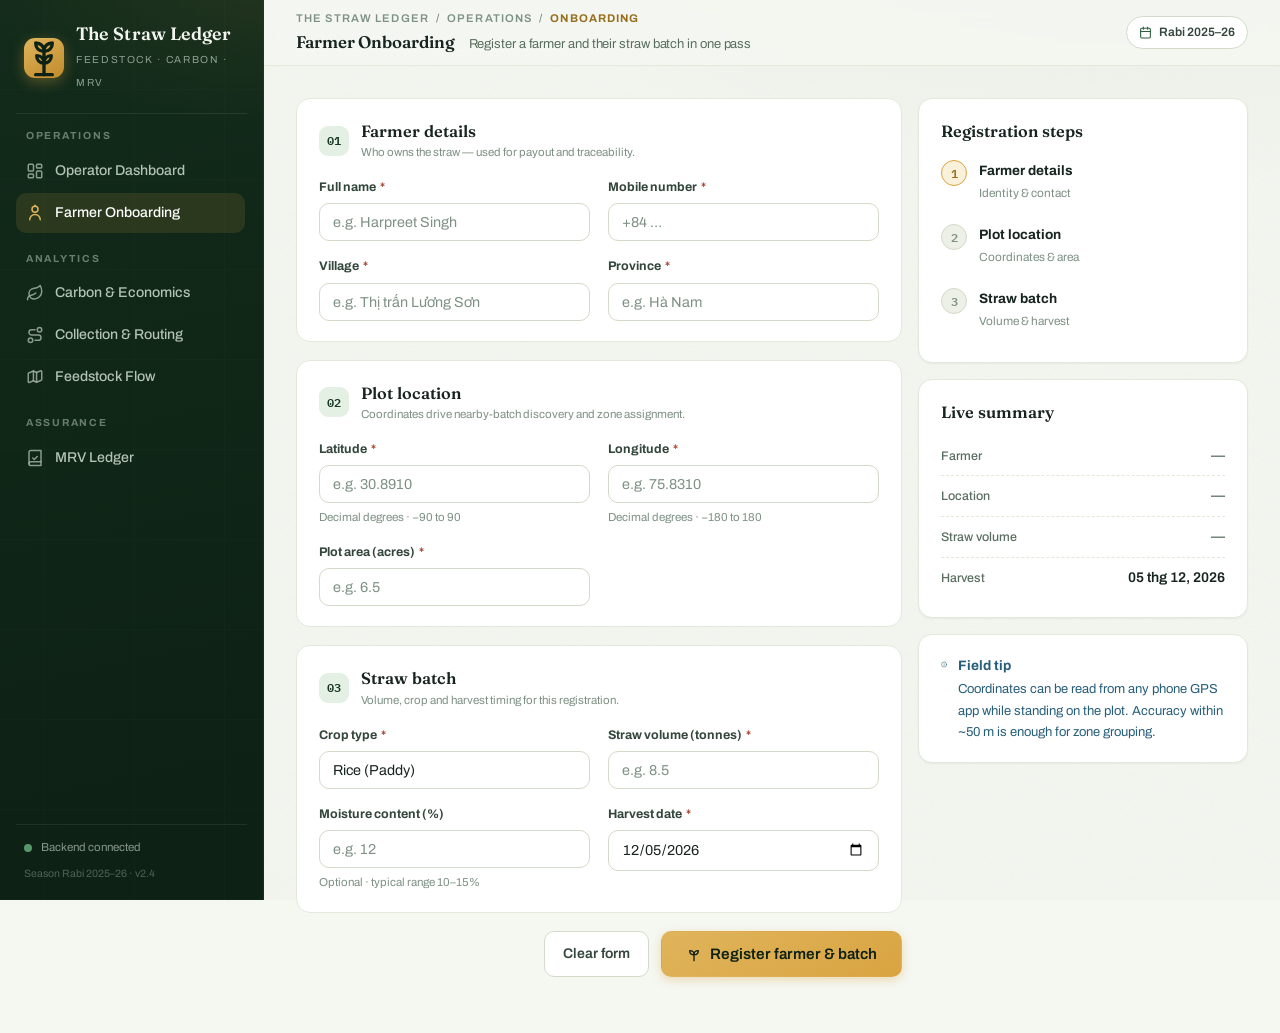
==== commit f1d25332: "Fix batch calculations and routing discovery" ====
--- a/frontend/public/pages/farmer-onboarding.html
+++ b/frontend/public/pages/farmer-onboarding.html
@@ -42,23 +42,18 @@
                   </div>
                   <div class="form-group">
                     <label class="form-label" for="farmer_phone">Mobile number <span class="req">*</span></label>
-                    <input class="form-control" id="farmer_phone" name="phone" type="tel" placeholder="+91 …" autocomplete="off" />
+                    <input class="form-control" id="farmer_phone" name="phone" type="tel" placeholder="+84 …" autocomplete="off" />
                     <span class="form-error" data-error="farmer_phone"></span>
                   </div>
                   <div class="form-group">
                     <label class="form-label" for="village">Village <span class="req">*</span></label>
-                    <input class="form-control" id="village" name="village" type="text" placeholder="e.g. Jagraon" autocomplete="off" />
+                    <input class="form-control" id="village" name="village" type="text" placeholder="e.g. Thị trấn Lương Sơn" autocomplete="off" />
                     <span class="form-error" data-error="village"></span>
                   </div>
                   <div class="form-group">
-                    <label class="form-label" for="district">District <span class="req">*</span></label>
-                    <input class="form-control" id="district" name="district" type="text" placeholder="e.g. Ludhiana" autocomplete="off" />
-                    <span class="form-error" data-error="district"></span>
-                  </div>
-                  <div class="form-group">
-                    <label class="form-label" for="state">State <span class="req">*</span></label>
-                    <input class="form-control" id="state" name="state" type="text" placeholder="e.g. Punjab" autocomplete="off" />
-                    <span class="form-error" data-error="state"></span>
+                    <label class="form-label" for="province">Province <span class="req">*</span></label>
+                    <input class="form-control" id="province" name="province" type="text" placeholder="e.g. Hà Nam" autocomplete="off" />
+                    <span class="form-error" data-error="province"></span>
                   </div>
                 </div>
               </section>
@@ -105,14 +100,7 @@
                 <div class="form-grid">
                   <div class="form-group">
                     <label class="form-label" for="crop_type">Crop type <span class="req">*</span></label>
-                    <select class="form-control" id="crop_type" name="crop_type">
-                      <option value="">Select crop…</option>
-                      <option value="Rice (Paddy)">Rice (Paddy)</option>
-                      <option value="Wheat">Wheat</option>
-                      <option value="Maize">Maize</option>
-                      <option value="Cotton">Cotton</option>
-                      <option value="Sugarcane">Sugarcane</option>
-                    </select>
+                    <input class="form-control" id="crop_type" name="crop_type" type="text" value="Rice (Paddy)" readonly />
                     <span class="form-error" data-error="crop_type"></span>
                   </div>
                   <div class="form-group">
